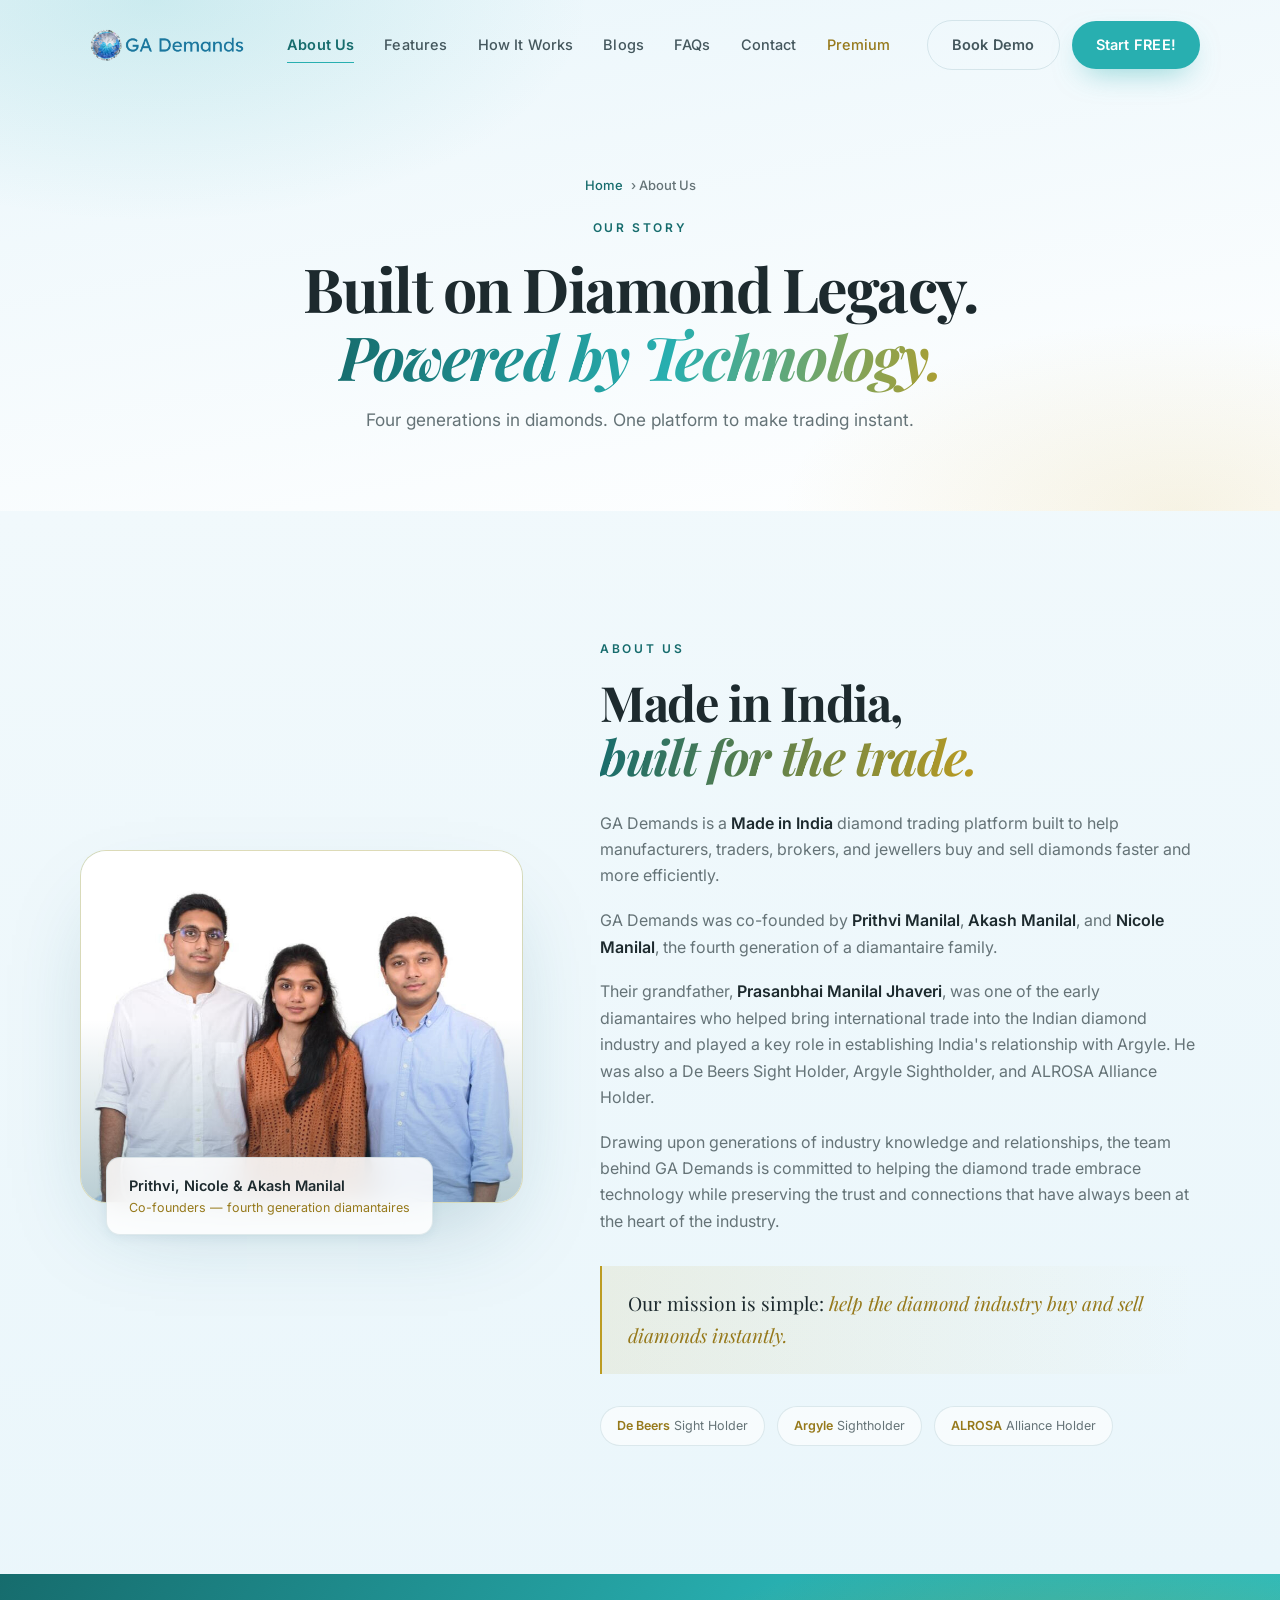
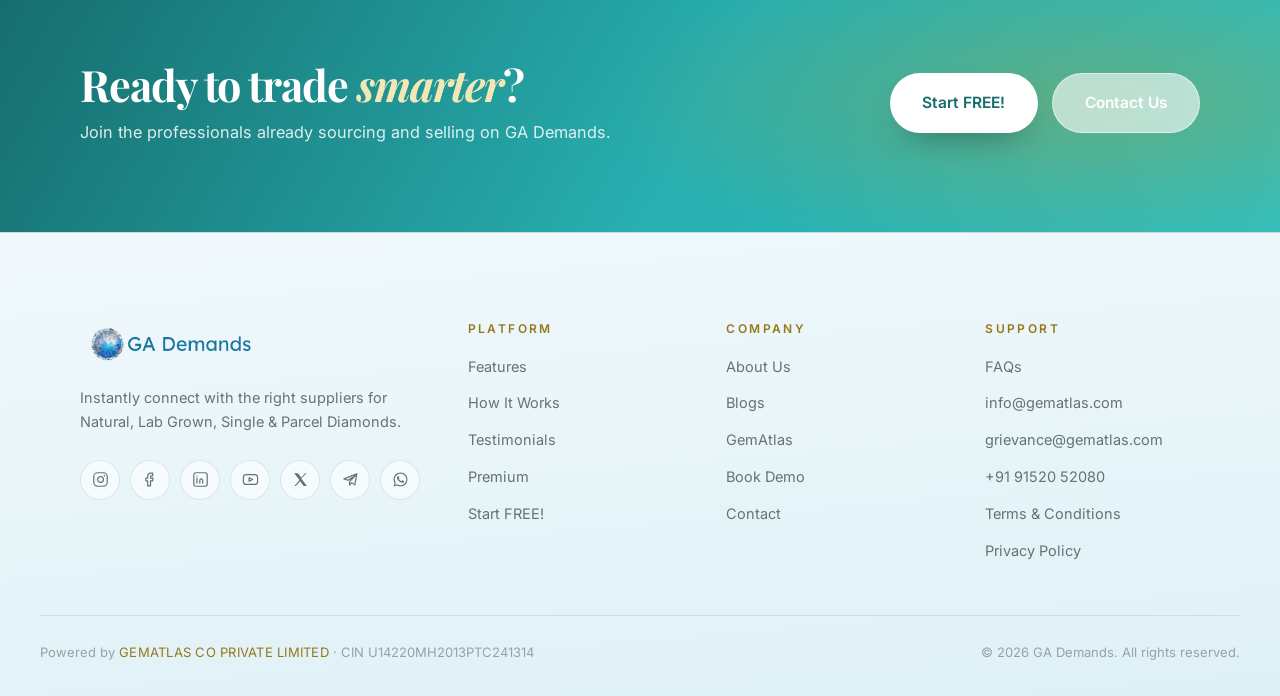
==== about.html @ 852bf758 "Rebuild GA Demands website: multi-page, light-blue theme, animations Recreated gademands.com as a mo" ====
<!DOCTYPE html>
<html lang="en">
<head>
<meta charset="UTF-8">
<meta name="viewport" content="width=device-width, initial-scale=1.0">
<title>About Us — GA Demands</title>
<meta name="description" content="GA Demands is a Made in India diamond trading platform, co-founded by the fourth generation of the Manilal diamantaire family.">
<meta name="theme-color" content="#EAF6FB">
<link rel="icon" href="assets/images/image09.png">
<link rel="preconnect" href="https://fonts.googleapis.com">
<link rel="preconnect" href="https://fonts.gstatic.com" crossorigin>
<link href="https://fonts.googleapis.com/css2?family=Playfair+Display:ital,wght@0,400;0,500;0,600;0,700;0,900;1,400&family=Inter:wght@300;400;500;600;700&display=swap" rel="stylesheet">
<link rel="stylesheet" href="assets/css/style.css">
</head>
<body>

<div class="scroll-progress" id="scrollProgress"></div>

<header class="header" id="header">
  <div class="container header__inner">
    <a href="index.html" class="brand" aria-label="GA Demands home">
      <img src="assets/images/image09.png" alt="GA Demands" class="brand__logo">
    </a>
    <nav class="nav" id="nav" aria-label="Primary">
      <a href="about.html" class="nav__link is-active">About Us</a>
      <a href="features.html" class="nav__link">Features</a>
      <a href="how-it-works.html" class="nav__link">How It Works</a>
      <a href="https://blogs.gademands.com/" class="nav__link" target="_blank" rel="noopener">Blogs</a>
      <a href="faq.html" class="nav__link">FAQs</a>
      <a href="contact.html" class="nav__link">Contact</a>
      <a href="https://pages.razorpay.com/stores/st_SczK1m9x4q4Thu" class="nav__link nav__link--gold" target="_blank" rel="noopener">Premium</a>
      <div class="nav__cta">
        <a href="https://calendly.com/gademands-demo/30min" class="btn btn--ghost" target="_blank" rel="noopener">Book Demo</a>
        <a href="https://gademands.app.link/web" class="btn btn--primary" target="_blank" rel="noopener">Start FREE!</a>
      </div>
    </nav>
    <button class="burger" id="burger" aria-label="Open menu" aria-expanded="false" aria-controls="nav">
      <span></span><span></span><span></span>
    </button>
  </div>
</header>

<main>
<section class="page-hero">
  <div class="container">
    <p class="page-hero__crumb"><a href="index.html">Home</a> &rsaquo; About Us</p>
    <p class="kicker">Our Story</p>
    <h1 class="page-hero__title">Built on Diamond Legacy.<br><em>Powered by Technology.</em></h1>
    <p class="page-hero__lede">Four generations in diamonds. One platform to make trading instant.</p>
  </div>
</section>

<section class="about section" id="about">
  <div class="container about__inner">
    <div class="about__media reveal">
      <div class="about__frame">
        <img src="assets/images/image15.jpg" alt="GA Demands co-founders Prithvi Manilal, Nicole Manilal and Akash Manilal" loading="lazy">
      </div>
      <div class="about__caption">
        <strong>Prithvi, Nicole &amp; Akash Manilal</strong>
        <span>Co-founders — fourth generation diamantaires</span>
      </div>
    </div>

    <div class="about__copy">
      <p class="kicker reveal">About Us</p>
      <h2 class="about__title reveal" data-delay="60">Made in India,<br><em>built for the trade.</em></h2>

      <div class="about__text reveal" data-delay="120">
        <p>GA Demands is a <strong>Made in India</strong> diamond trading platform built to help manufacturers, traders, brokers, and jewellers buy and sell diamonds faster and more efficiently.</p>
        <p>GA Demands was co-founded by <strong>Prithvi Manilal</strong>, <strong>Akash Manilal</strong>, and <strong>Nicole Manilal</strong>, the fourth generation of a diamantaire family.</p>
        <p>Their grandfather, <strong>Prasanbhai Manilal Jhaveri</strong>, was one of the early diamantaires who helped bring international trade into the Indian diamond industry and played a key role in establishing India's relationship with Argyle. He was also a De Beers Sight Holder, Argyle Sightholder, and ALROSA Alliance Holder.</p>
        <p>Drawing upon generations of industry knowledge and relationships, the team behind GA Demands is committed to helping the diamond trade embrace technology while preserving the trust and connections that have always been at the heart of the industry.</p>
      </div>

      <blockquote class="mission reveal" data-delay="180">
        Our mission is simple: <em>help the diamond industry buy and sell diamonds instantly.</em>
      </blockquote>

      <ul class="legacy reveal" data-delay="220">
        <li><span>De Beers</span> Sight Holder</li>
        <li><span>Argyle</span> Sightholder</li>
        <li><span>ALROSA</span> Alliance Holder</li>
      </ul>
    </div>
  </div>
</section>

<section class="cta-band">
  <div class="container cta-band__inner reveal">
    <div>
      <h2 class="cta-band__title">Ready to trade <em>smarter</em>?</h2>
      <p class="cta-band__text">Join the professionals already sourcing and selling on GA Demands.</p>
    </div>
    <div class="cta-band__actions">
      <a href="https://gademands.app.link/web" class="btn btn--primary btn--lg btn--shine" target="_blank" rel="noopener">Start FREE!</a>
      <a href="contact.html" class="btn btn--outline btn--lg">Contact Us</a>
    </div>
  </div>
</section>
</main>

<footer class="footer">
  <div class="container footer__top">

    <div class="footer__brand">
      <img src="assets/images/image09.png" alt="GA Demands" class="footer__logo">
      <p class="footer__tag">Instantly connect with the right suppliers for Natural, Lab Grown, Single &amp; Parcel Diamonds.</p>
      <div class="socials">
        <a href="https://www.instagram.com/gematlasonline/" aria-label="Instagram" target="_blank" rel="noopener"><svg viewBox="0 0 24 24" aria-hidden="true"><rect x="2.5" y="2.5" width="19" height="19" rx="5.5"/><circle cx="12" cy="12" r="4.2"/><circle cx="17.5" cy="6.5" r="1.1" fill="currentColor" stroke="none"/></svg></a>
        <a href="https://www.facebook.com/gematlas" aria-label="Facebook" target="_blank" rel="noopener"><svg viewBox="0 0 24 24" aria-hidden="true"><path d="M15 3h-2.5A4.5 4.5 0 008 7.5V10H5.5v4H8v7h4v-7h3l.5-4H12V7.8c0-.6.3-1 1-1H15V3z"/></svg></a>
        <a href="https://www.linkedin.com/company/gematlas" aria-label="LinkedIn" target="_blank" rel="noopener"><svg viewBox="0 0 24 24" aria-hidden="true"><rect x="2.5" y="2.5" width="19" height="19" rx="3"/><path d="M7 10v7M7 7.2v.1M11 17v-4a2 2 0 014 0v4"/></svg></a>
        <a href="https://www.youtube.com/user/GemAtlas" aria-label="YouTube" target="_blank" rel="noopener"><svg viewBox="0 0 24 24" aria-hidden="true"><rect x="2" y="5" width="20" height="14" rx="4"/><path d="M10 9.5l5 2.5-5 2.5v-5z"/></svg></a>
        <a href="https://twitter.com/GemAtlas" aria-label="Twitter" target="_blank" rel="noopener"><svg viewBox="0 0 24 24" aria-hidden="true"><path d="M3 3l7.5 9.8L3.4 21h2l6-6.6 5 6.6H21l-7.9-10.4L20.6 3h-2l-5.6 6.2L8.4 3H3z" fill="currentColor" stroke="none"/></svg></a>
        <a href="https://t.me/gematlas" aria-label="Telegram" target="_blank" rel="noopener"><svg viewBox="0 0 24 24" aria-hidden="true"><path d="M21 4L2.8 11.2l5.4 1.8L19 6.6l-8.4 8.2.2 5 2.8-3.4 4.4 3.2L21 4z"/></svg></a>
        <a href="https://wa.me/919152052076" aria-label="WhatsApp" target="_blank" rel="noopener"><svg viewBox="0 0 32 32" aria-hidden="true"><path fill="currentColor" stroke="none" d="M16.001 2.933c-7.213 0-13.067 5.854-13.067 13.067 0 2.301.604 4.553 1.751 6.537L3 29.067l6.688-1.751a13.02 13.02 0 006.313 1.61h.006c7.213 0 13.067-5.854 13.067-13.067S23.214 2.933 16.001 2.933zm0 23.913a10.83 10.83 0 01-5.522-1.513l-.396-.235-4.106 1.076 1.096-4.003-.258-.41a10.84 10.84 0 01-1.668-5.761c0-5.998 4.881-10.879 10.879-10.879S26.88 10.002 26.88 16s-4.881 10.846-10.879 10.846zm5.955-8.151c-.326-.163-1.929-.952-2.228-1.061-.299-.109-.517-.163-.735.163-.217.326-.844 1.061-1.035 1.279-.19.217-.381.245-.707.082-.326-.163-1.376-.507-2.621-1.617-.969-.864-1.624-1.931-1.814-2.257-.19-.326-.02-.502.143-.665.147-.146.326-.381.489-.571.163-.19.217-.326.326-.544.109-.217.054-.408-.027-.571-.082-.163-.735-1.771-1.007-2.426-.265-.638-.535-.552-.735-.562-.19-.009-.408-.011-.626-.011-.217 0-.571.082-.87.408-.299.326-1.143 1.117-1.143 2.725s1.17 3.159 1.334 3.377c.163.217 2.302 3.514 5.578 4.928.78.337 1.389.538 1.863.688.783.249 1.496.214 2.06.13.629-.094 1.929-.789 2.201-1.55.272-.762.272-1.415.19-1.55-.082-.136-.299-.217-.626-.38z"/></svg></a>
      </div>
    </div>

    <nav class="footer__col" aria-label="Platform">
      <h3>Platform</h3>
      <a href="features.html">Features</a>
      <a href="how-it-works.html">How It Works</a>
      <a href="index.html#testimonials">Testimonials</a>
      <a href="https://pages.razorpay.com/stores/st_SczK1m9x4q4Thu" target="_blank" rel="noopener">Premium</a>
      <a href="https://gademands.app.link/web" target="_blank" rel="noopener">Start FREE!</a>
    </nav>

    <nav class="footer__col" aria-label="Company">
      <h3>Company</h3>
      <a href="about.html">About Us</a>
      <a href="https://blogs.gademands.com/" target="_blank" rel="noopener">Blogs</a>
      <a href="https://www.gematlas.com" target="_blank" rel="noopener">GemAtlas</a>
      <a href="https://calendly.com/gademands-demo/30min" target="_blank" rel="noopener">Book Demo</a>
      <a href="contact.html">Contact</a>
    </nav>

    <nav class="footer__col" aria-label="Support">
      <h3>Support</h3>
      <a href="faq.html">FAQs</a>
      <a href="mailto:info@gematlas.com">info@gematlas.com</a>
      <a href="mailto:grievance@gematlas.com">grievance@gematlas.com</a>
      <a href="tel:+919152052080">+91 91520 52080</a>
      <a href="terms.html">Terms &amp; Conditions</a>
      <a href="privacy.html">Privacy Policy</a>
    </nav>

  </div>

  <div class="container footer__bottom">
    <p class="footer__powered">Powered by <a href="https://www.gematlas.com" target="_blank" rel="noopener">GEMATLAS CO PRIVATE LIMITED</a> &middot; CIN U14220MH2013PTC241314</p>
    <p class="footer__copy">&copy; <span id="year">2026</span> GA Demands. All rights reserved.</p>
  </div>
</footer>

<a href="https://wa.me/919152052076" class="whatsapp-fab" aria-label="Chat on WhatsApp" target="_blank" rel="noopener">
  <svg viewBox="0 0 32 32" aria-hidden="true"><path fill="currentColor" stroke="none" d="M16.001 2.933c-7.213 0-13.067 5.854-13.067 13.067 0 2.301.604 4.553 1.751 6.537L3 29.067l6.688-1.751a13.02 13.02 0 006.313 1.61h.006c7.213 0 13.067-5.854 13.067-13.067S23.214 2.933 16.001 2.933zm0 23.913a10.83 10.83 0 01-5.522-1.513l-.396-.235-4.106 1.076 1.096-4.003-.258-.41a10.84 10.84 0 01-1.668-5.761c0-5.998 4.881-10.879 10.879-10.879S26.88 10.002 26.88 16s-4.881 10.846-10.879 10.846zm5.955-8.151c-.326-.163-1.929-.952-2.228-1.061-.299-.109-.517-.163-.735.163-.217.326-.844 1.061-1.035 1.279-.19.217-.381.245-.707.082-.326-.163-1.376-.507-2.621-1.617-.969-.864-1.624-1.931-1.814-2.257-.19-.326-.02-.502.143-.665.147-.146.326-.381.489-.571.163-.19.217-.326.326-.544.109-.217.054-.408-.027-.571-.082-.163-.735-1.771-1.007-2.426-.265-.638-.535-.552-.735-.562-.19-.009-.408-.011-.626-.011-.217 0-.571.082-.87.408-.299.326-1.143 1.117-1.143 2.725s1.17 3.159 1.334 3.377c.163.217 2.302 3.514 5.578 4.928.78.337 1.389.538 1.863.688.783.249 1.496.214 2.06.13.629-.094 1.929-.789 2.201-1.55.272-.762.272-1.415.19-1.55-.082-.136-.299-.217-.626-.38z"/></svg>
</a>

<script src="assets/js/main.js"></script>
</body>
</html>
---- assets/css/style.css ----
/* ═══════════════════════════════════════════════════════════
   GA DEMANDS — 2026 refresh
   Brand palette carried over from the original site:
     teal  #28AFB0   gold #BC9C22   ink #1D1D1F   app blue #2A7CA8
   Theme: light blue & white throughout
   Type: Playfair Display (display) + Inter (UI)
   ═══════════════════════════════════════════════════════════ */

:root{
  /* brand */
  --teal:#28AFB0;
  --teal-600:#1E8F90;
  --teal-700:#166C6D;
  --teal-050:#E9F7F7;
  --gold:#BC9C22;
  --gold-600:#96791B;
  --gold-300:#C9A22E;
  --gold-050:#F8F3E2;
  --blue:#2A7CA8;

  /* neutrals */
  --ink:#1D2A2E;
  --ink-700:#44575D;
  --ink-500:#657377;
  --ink-300:#93A3A7;
  --line:#DCEBF1;
  --paper:#FFFFFF;
  --paper-2:#F6FBFD;

  /* light-blue surfaces (replace the old dark navy sections) */
  --sky:#EAF6FB;
  --sky-2:#DEF0F6;
  --sky-3:#F1F9FC;
  --sky-line:rgba(23,90,110,.12);

  /* type */
  --ff-display:'Playfair Display', Georgia, serif;
  --ff-body:'Inter', -apple-system, BlinkMacSystemFont, 'Segoe UI', sans-serif;

  /* layout */
  --wrap:1200px;
  --gut:clamp(20px, 5vw, 40px);
  --radius:18px;
  --radius-lg:26px;

  /* motion */
  --ease:cubic-bezier(.22,1,.36,1);
  --ease-out:cubic-bezier(.16,1,.3,1);

  --shadow-sm:0 2px 12px rgba(23,90,110,.08);
  --shadow:0 18px 50px -18px rgba(23,90,110,.22);
  --shadow-lg:0 40px 90px -30px rgba(23,90,110,.28);
}

/* ── reset ─────────────────────────────────────────── */
*,*::before,*::after{box-sizing:border-box;}
html{scroll-behavior:smooth;-webkit-text-size-adjust:100%;}
body{
  margin:0;
  font-family:var(--ff-body);
  font-size:17px;
  line-height:1.65;
  color:var(--ink-700);
  background:var(--paper);
  -webkit-font-smoothing:antialiased;
  overflow-x:hidden;
}
img{max-width:100%;display:block;height:auto;}
a{color:inherit;text-decoration:none;}
button{font:inherit;color:inherit;background:none;border:0;cursor:pointer;}
h1,h2,h3,h4{font-family:var(--ff-display);color:var(--ink);font-weight:700;line-height:1.12;margin:0;letter-spacing:-.015em;}
p{margin:0 0 1em;}
em{font-style:italic;}
address{font-style:normal;}
svg{fill:none;stroke:currentColor;stroke-width:1.7;stroke-linecap:round;stroke-linejoin:round;}
::selection{background:var(--teal);color:#fff;}

.container{width:100%;max-width:var(--wrap);margin-inline:auto;padding-inline:var(--gut);}
.section{padding:clamp(80px,10vw,140px) 0;}
.anchor-offset{display:block;position:relative;top:-100px;visibility:hidden;}

/* ── preloader ─────────────────────────────────────── */
.preloader{
  position:fixed;inset:0;z-index:9999;
  display:grid;place-items:center;
  background:linear-gradient(160deg,var(--sky),#fff);
  transition:opacity .7s var(--ease), visibility .7s;
}
.preloader.is-done{opacity:0;visibility:hidden;}
.preloader__gem{width:74px;height:74px;animation:gemSpin 2.4s var(--ease) infinite;}
.preloader__gem svg{width:100%;height:100%;overflow:visible;}
.facet{stroke:var(--teal);stroke-width:1.4;fill:rgba(40,175,176,.12);opacity:0;animation:facetIn 1.6s var(--ease) infinite;}
.f1{animation-delay:0s}.f2{animation-delay:.14s}.f3{animation-delay:.28s}.f4{animation-delay:.42s;stroke:var(--gold);fill:rgba(188,156,34,.12)}
@keyframes facetIn{0%,100%{opacity:.2}45%{opacity:1}}
@keyframes gemSpin{0%,100%{transform:rotate(0) scale(1)}50%{transform:rotate(180deg) scale(1.08)}}

/* ── scroll progress ───────────────────────────────── */
.scroll-progress{
  position:fixed;top:0;left:0;height:2px;width:0;z-index:1000;
  background:linear-gradient(90deg,var(--teal),var(--gold));
  transition:width .1s linear;
}

/* ── reveal animation ──────────────────────────────── */
.reveal{opacity:0;transform:translateY(26px);transition:opacity .9s var(--ease-out),transform .9s var(--ease-out);}
.reveal.is-in{opacity:1;transform:none;}

/* ═══════════ HEADER ═══════════ */
.header{
  position:fixed;top:0;left:0;right:0;z-index:900;
  padding:20px 0;
  transition:padding .45s var(--ease), background .45s var(--ease), box-shadow .45s var(--ease), backdrop-filter .45s;
}
.header.is-stuck{
  padding:12px 0;
  background:rgba(255,255,255,.86);
  backdrop-filter:blur(18px) saturate(1.4);
  -webkit-backdrop-filter:blur(18px) saturate(1.4);
  box-shadow:0 1px 0 var(--sky-line), 0 20px 40px -30px rgba(23,90,110,.25);
}
.header__inner{display:flex;align-items:center;justify-content:space-between;gap:24px;}
.brand__logo{height:42px;width:auto;transition:transform .5s var(--ease), height .45s var(--ease);}
.header.is-stuck .brand__logo{height:36px;}
.brand:hover .brand__logo{transform:scale(1.04);}

.nav{display:flex;align-items:center;gap:30px;}
.nav__link{
  position:relative;font-size:14.5px;font-weight:500;letter-spacing:.01em;
  color:var(--ink-700);transition:color .3s;
}
.nav__link::after{
  content:'';position:absolute;left:0;bottom:-6px;height:1px;width:0;
  background:var(--teal);transition:width .45s var(--ease);
}
.nav__link:hover{color:var(--ink);}
.nav__link:hover::after{width:100%;}
.nav__link.is-active{color:var(--teal-700);font-weight:600;}
.nav__link.is-active::after{width:100%;}
.nav__link--gold{color:var(--gold-600);}
.nav__link--gold::after{background:var(--gold);}
.nav__cta{display:flex;align-items:center;gap:12px;margin-left:6px;}

.burger{display:none;width:44px;height:44px;position:relative;z-index:950;}
.burger span{
  display:block;height:1.6px;width:24px;margin:5px auto;border-radius:2px;
  background:var(--ink);transition:transform .45s var(--ease),opacity .3s;
}
.burger.is-open span:nth-child(1){transform:translateY(6.6px) rotate(45deg);}
.burger.is-open span:nth-child(2){opacity:0;}
.burger.is-open span:nth-child(3){transform:translateY(-6.6px) rotate(-45deg);}

/* ═══════════ BUTTONS ═══════════ */
.btn{
  --btn-bg:var(--teal);
  display:inline-flex;align-items:center;justify-content:center;gap:9px;
  padding:12px 24px;border-radius:100px;
  font-family:var(--ff-body);font-size:14.5px;font-weight:600;letter-spacing:.015em;
  position:relative;overflow:hidden;white-space:nowrap;
  transition:transform .4s var(--ease), box-shadow .4s var(--ease), background .35s, color .35s, border-color .35s;
}
.btn svg{width:17px;height:17px;flex:none;}
.btn__arrow{transition:transform .45s var(--ease);}
.btn:hover .btn__arrow{transform:translateX(4px);}
.btn--lg{padding:16px 32px;font-size:15.5px;}
.btn--block{width:100%;}

.btn--primary{background:var(--teal);color:#fff;box-shadow:0 12px 30px -12px rgba(40,175,176,.6);}
.btn--primary:hover{background:var(--teal-600);transform:translateY(-2px);box-shadow:0 20px 40px -14px rgba(40,175,176,.7);}

.btn--gold{background:var(--gold);color:#fff;box-shadow:0 12px 30px -12px rgba(188,156,34,.55);}
.btn--gold:hover{background:var(--gold-600);transform:translateY(-2px);box-shadow:0 20px 40px -14px rgba(188,156,34,.65);}

.btn--outline{border:1px solid var(--sky-line);color:var(--ink);background:rgba(255,255,255,.6);backdrop-filter:blur(6px);}
.btn--outline:hover{border-color:var(--teal);background:var(--teal-050);color:var(--teal-700);transform:translateY(-2px);}

.btn--ghost{color:var(--ink-700);border:1px solid var(--sky-line);}
.btn--ghost:hover{border-color:var(--teal);color:var(--teal-700);background:var(--teal-050);}

/* sweep shine */
.btn--shine::before{
  content:'';position:absolute;top:0;left:-120%;width:60%;height:100%;
  background:linear-gradient(100deg,transparent,rgba(255,255,255,.5),transparent);
  transform:skewX(-20deg);
}
.btn--shine:hover::before{animation:shine .9s var(--ease);}
@keyframes shine{to{left:130%;}}

.link-arrow{
  display:inline-flex;align-items:center;gap:9px;
  font-weight:600;font-size:15px;color:var(--teal-700);
  border-bottom:1px solid transparent;transition:gap .4s var(--ease),border-color .3s;
}
.link-arrow svg{width:17px;height:17px;}
.link-arrow:hover{gap:14px;border-color:var(--teal);}
.link-arrow--sm{font-size:14px;}

/* ═══════════ HERO ═══════════ */
.hero{
  position:relative;
  min-height:100svh;
  display:flex;align-items:center;
  padding:150px 0 90px;
  background:linear-gradient(170deg,var(--sky) 0%,var(--sky-3) 46%,#fff 100%);
  color:var(--ink-700);
  overflow:hidden;
}
.hero__bg{position:absolute;inset:0;pointer-events:none;}
.hero__glow{position:absolute;border-radius:50%;filter:blur(120px);opacity:.5;}
.hero__glow--teal{
  width:60vw;height:60vw;max-width:820px;max-height:820px;
  top:-22%;right:-14%;background:radial-gradient(circle,#28AFB0,transparent 68%);
  animation:drift 22s ease-in-out infinite alternate;
}
.hero__glow--gold{
  width:46vw;height:46vw;max-width:620px;max-height:620px;
  bottom:-24%;left:-12%;background:radial-gradient(circle,#BC9C22,transparent 68%);
  opacity:.22;animation:drift 26s ease-in-out infinite alternate-reverse;
}
@keyframes drift{to{transform:translate3d(50px,-40px,0) scale(1.12);}}
.hero__grid{
  position:absolute;inset:0;opacity:.5;
  background-image:
    linear-gradient(rgba(23,90,110,.055) 1px,transparent 1px),
    linear-gradient(90deg,rgba(23,90,110,.055) 1px,transparent 1px);
  background-size:78px 78px;
  mask-image:radial-gradient(ellipse 80% 60% at 50% 40%,#000 30%,transparent 78%);
  -webkit-mask-image:radial-gradient(ellipse 80% 60% at 50% 40%,#000 30%,transparent 78%);
}
.hero__sparkle{position:absolute;inset:0;width:100%;height:100%;}

.hero__inner{
  position:relative;z-index:2;
  display:grid;grid-template-columns:1.05fr .95fr;gap:clamp(40px,6vw,80px);align-items:center;
}

.eyebrow{
  display:inline-flex;align-items:center;gap:10px;
  font-size:12px;font-weight:600;letter-spacing:.18em;text-transform:uppercase;
  color:var(--gold-600);
  padding:8px 16px;border-radius:100px;
  border:1px solid rgba(188,156,34,.3);background:rgba(188,156,34,.08);
  margin:0 0 26px;
}
.eyebrow__dot{
  width:6px;height:6px;border-radius:50%;background:var(--teal);
  box-shadow:0 0 0 0 rgba(40,175,176,.7);animation:pulse 2.2s infinite;
}
@keyframes pulse{
  0%{box-shadow:0 0 0 0 rgba(40,175,176,.55)}
  70%{box-shadow:0 0 0 9px rgba(40,175,176,0)}
  100%{box-shadow:0 0 0 0 rgba(40,175,176,0)}
}

.hero__title{
  font-size:clamp(2.9rem,6.4vw,5rem);
  color:var(--ink);letter-spacing:-.03em;line-height:1.03;
  margin:0 0 24px;
}
.hero__title .line{display:block;overflow:hidden;}
.hero__title em{
  font-style:italic;
  background:linear-gradient(100deg,var(--teal-700) 10%,var(--teal) 45%,var(--gold) 92%);
  -webkit-background-clip:text;background-clip:text;color:transparent;
  background-size:200% auto;animation:sheen 7s linear infinite;
}
@keyframes sheen{to{background-position:200% center;}}

.hero__lede{
  font-size:clamp(1.02rem,1.5vw,1.2rem);
  max-width:35em;color:var(--ink-500);margin:0 0 36px;
}
.hero__lede strong{color:var(--ink);font-weight:600;}

.hero__actions{display:flex;flex-wrap:wrap;gap:14px;margin-bottom:40px;}

.hero__badges{
  list-style:none;margin:0;padding:0;
  display:flex;flex-wrap:wrap;gap:12px 26px;
  font-size:13.5px;color:var(--ink-500);
}
.hero__badges li{display:flex;align-items:center;gap:9px;}
.chip{
  display:grid;place-items:center;min-width:30px;height:30px;padding:0 8px;
  border-radius:9px;border:1px solid rgba(40,175,176,.4);
  background:var(--teal-050);color:var(--teal-700);
  font-size:12px;font-weight:700;letter-spacing:.04em;
}
.chip--sm{min-width:26px;height:26px;font-size:11px;}

/* hero visual — mobile app screenshot only */
.hero__visual{position:relative;display:grid;place-items:center;min-height:420px;}
.hero__phone{
  position:relative;z-index:2;
  filter:drop-shadow(0 40px 70px rgba(23,90,110,.28));
  animation:floatY 7s ease-in-out infinite;
  transform-style:preserve-3d;
}
.hero__phone-img{width:min(100%,480px);}
@keyframes floatY{0%,100%{transform:translateY(0)}50%{transform:translateY(-16px)}}

/* ═══════════ SHOWCASE (floating demand cards, moved out of the hero) ═══════════ */
.showcase{
  position:relative;overflow:hidden;
  background:var(--sky);
  padding:clamp(64px,8vw,100px) 0;
  border-block:1px solid var(--sky-line);
}
.showcase__inner{
  display:grid;grid-template-columns:1fr 1.1fr;gap:clamp(40px,6vw,80px);align-items:center;
}
.showcase__copy{max-width:36em;}
.showcase__title{font-size:clamp(1.9rem,3.4vw,2.6rem);letter-spacing:-.026em;margin:0 0 18px;}
.showcase__title em{
  font-style:italic;
  background:linear-gradient(100deg,var(--teal-700),var(--teal) 60%,var(--gold) 110%);
  -webkit-background-clip:text;background-clip:text;color:transparent;
}
.showcase__text{font-size:1.05rem;color:var(--ink-500);margin-bottom:28px;}
.showcase__points{list-style:none;margin:0;padding:0;display:flex;flex-direction:column;gap:14px;}
.showcase__points li{display:flex;align-items:flex-start;gap:12px;font-size:15px;color:var(--ink-700);}
.showcase__points svg{flex:none;width:20px;height:20px;margin-top:1px;color:var(--teal-700);}

.showcase__stage{position:relative;min-height:420px;}
.showcase__card{
  position:absolute;margin:0;border-radius:16px;overflow:hidden;
  background:#fff;box-shadow:0 30px 60px -22px rgba(23,90,110,.35);
  border:1px solid rgba(255,255,255,.8);
  animation:floatY 7s ease-in-out infinite;
}
.showcase__card img{width:100%;}
.showcase__card--a{width:270px;top:0;left:6%;z-index:3;animation-delay:.2s;}
.showcase__card--b{width:250px;top:34%;right:0;z-index:2;animation-delay:1s;}
.showcase__card--c{width:235px;bottom:0;left:0;z-index:1;opacity:.96;animation-delay:1.8s;}

/* ═══════════ STATS ═══════════ */
.stats{
  position:relative;padding:clamp(56px,7vw,84px) 0;
  background:linear-gradient(180deg,#fff,var(--sky-3));color:var(--ink);
  border-top:1px solid var(--sky-line);
}
.stats__head{display:flex;align-items:center;gap:20px;margin-bottom:46px;}
.stats__title{
  font-size:13px;font-weight:600;letter-spacing:.24em;text-transform:uppercase;
  color:var(--gold-600);font-family:var(--ff-body);white-space:nowrap;
}
.rule{flex:1;height:1px;background:linear-gradient(90deg,transparent,var(--sky-line),transparent);}

.stats__grid{
  display:grid;grid-template-columns:repeat(4,1fr);gap:1px;
  background:var(--sky-line);border:1px solid var(--sky-line);border-radius:var(--radius);overflow:hidden;
}
.stat{
  background:#fff;padding:38px 28px;text-align:center;
  transition:background .5s var(--ease);
}
.stat:hover{background:var(--sky-3);}
.stat__num{
  font-family:var(--ff-display);font-size:clamp(2.2rem,4vw,3.2rem);
  font-weight:700;color:var(--ink);line-height:1;letter-spacing:-.02em;margin-bottom:10px;
}
.stat__num--word{
  font-size:clamp(1.7rem,2.7vw,2.25rem);
  white-space:nowrap;
  padding-block:.22em;
  background:linear-gradient(100deg,var(--teal-700),var(--gold));
  -webkit-background-clip:text;background-clip:text;color:transparent;
}
.stat__label{
  font-size:12.5px;letter-spacing:.14em;text-transform:uppercase;
  color:var(--ink-500);font-weight:500;
}
.stats__cta{margin-top:34px;text-align:center;}
.stats__cta .link-arrow{color:var(--teal-700);}
.stats__cta .link-arrow:hover{border-color:var(--teal);}

/* ═══════════ SECTION HEADS ═══════════ */
.section__head{max-width:720px;margin:0 auto clamp(50px,6vw,76px);text-align:center;}
.kicker{
  font-size:12px;font-weight:600;letter-spacing:.22em;text-transform:uppercase;
  color:var(--teal-700);margin:0 0 16px;
}
.kicker--light{color:var(--gold-600);}
.section__title{
  font-size:clamp(2.1rem,4.3vw,3.4rem);letter-spacing:-.028em;margin:0 0 18px;
}
.section__title em{
  font-style:italic;
  background:linear-gradient(100deg,var(--teal-600),var(--teal) 45%,var(--gold) 100%);
  -webkit-background-clip:text;background-clip:text;color:transparent;
}
.section__lede{font-size:1.05rem;color:var(--ink-500);margin:0;}

/* ═══════════ FEATURES ═══════════ */
.features{background:var(--paper-2);}
.features__grid{
  display:grid;grid-template-columns:repeat(3,1fr);gap:26px;
}
.feat{
  position:relative;overflow:hidden;
  padding:40px 34px 44px;border-radius:var(--radius-lg);
  background:#fff;border:1px solid var(--line);
  box-shadow:var(--shadow-sm);
  transition:transform .6s var(--ease), box-shadow .6s var(--ease), border-color .5s;
}
.feat:hover{transform:translateY(-8px);box-shadow:var(--shadow);border-color:rgba(40,175,176,.4);}
.feat__icon{
  width:56px;height:56px;border-radius:16px;display:grid;place-items:center;
  background:linear-gradient(140deg,var(--teal),var(--teal-600));
  color:#fff;margin-bottom:26px;
  box-shadow:0 12px 26px -12px rgba(40,175,176,.7);
  transition:transform .6s var(--ease);
}
.feat__icon svg{width:25px;height:25px;stroke-width:1.8;}
.feat:hover .feat__icon{transform:rotate(-6deg) scale(1.08);}
.feat__title{font-size:1.45rem;margin-bottom:14px;letter-spacing:-.02em;}
.feat__text{font-size:15.5px;color:var(--ink-500);margin:0;}
.feat__glow{
  position:absolute;top:-60%;right:-40%;width:70%;height:160%;
  background:radial-gradient(circle,rgba(40,175,176,.13),transparent 62%);
  opacity:0;transition:opacity .7s var(--ease);pointer-events:none;
}
.feat:hover .feat__glow{opacity:1;}

/* ═══════════ HOW IT WORKS ═══════════ */
.section--dark{background:linear-gradient(175deg,var(--sky),var(--sky-3));color:var(--ink-700);position:relative;overflow:hidden;}
.section--dark .section__title{color:var(--ink);}
.section--dark .section__lede{color:var(--ink-500);}
.how__bg{
  position:absolute;inset:0;pointer-events:none;opacity:.7;
  background:
    radial-gradient(ellipse 50% 60% at 15% 10%,rgba(40,175,176,.14),transparent 60%),
    radial-gradient(ellipse 45% 55% at 88% 88%,rgba(188,156,34,.10),transparent 60%);
}
.how .container{position:relative;z-index:1;}

.toggle{
  position:relative;display:flex;gap:4px;padding:5px;
  width:max-content;margin:0 auto clamp(50px,6vw,72px);
  border-radius:100px;border:1px solid var(--sky-line);
  background:rgba(255,255,255,.7);backdrop-filter:blur(10px);
}
.toggle__pill{
  position:absolute;top:5px;left:5px;height:calc(100% - 10px);
  border-radius:100px;background:var(--teal);
  box-shadow:0 8px 22px -8px rgba(40,175,176,.7);
  transition:transform .55s var(--ease), width .55s var(--ease);
}
.toggle__btn{
  position:relative;z-index:1;
  padding:11px 40px;border-radius:100px;
  font-size:14.5px;font-weight:600;letter-spacing:.02em;
  color:var(--ink-500);transition:color .35s;
}
.toggle__btn.is-active{color:#fff;}
.toggle__btn:not(.is-active):hover{color:var(--ink);}

.steps{display:none;}
.steps.is-active{display:grid;gap:clamp(56px,8vw,110px);}
.step{
  display:grid;grid-template-columns:.85fr 1fr;gap:clamp(34px,6vw,80px);align-items:center;
}
.step--rev .step__media{order:2;}
.step__media{
  position:relative;display:grid;place-items:center;
  transform-style:preserve-3d;
}
.step__media::before{
  content:'';position:absolute;inset:6% 12%;
  background:radial-gradient(ellipse,rgba(40,175,176,.24),transparent 66%);
  filter:blur(52px);
}
.step__media img{
  position:relative;width:min(100%,300px);
  filter:drop-shadow(0 30px 50px rgba(23,90,110,.25));
}
.step__num{
  display:inline-block;font-family:var(--ff-body);
  font-size:12px;font-weight:600;letter-spacing:.24em;text-transform:uppercase;
  color:var(--gold-600);margin-bottom:16px;
  padding-bottom:10px;border-bottom:1px solid rgba(188,156,34,.3);
}
.step__title{font-size:clamp(1.7rem,3vw,2.5rem);color:var(--ink);margin-bottom:16px;letter-spacing:-.025em;}
.step__text{font-size:1.05rem;color:var(--ink-500);max-width:34em;margin:0;}
.how__cta{margin-top:clamp(56px,7vw,88px);text-align:center;}

/* ═══════════ TESTIMONIALS ═══════════ */
.testi{background:var(--paper);overflow:hidden;}
.testi__viewport{padding-block:6px;}
.testi__track{
  display:flex;gap:24px;padding-inline:max(var(--gut),calc((100vw - var(--wrap))/2 + var(--gut)));
  overflow-x:auto;scroll-snap-type:x mandatory;
  scrollbar-width:none;-ms-overflow-style:none;
  padding-bottom:22px;
}
.testi__track::-webkit-scrollbar{display:none;}

.quote{
  position:relative;flex:0 0 clamp(300px,32vw,400px);scroll-snap-align:start;
  margin:0;padding:40px 34px 32px;border-radius:var(--radius-lg);
  background:linear-gradient(170deg,#fff,var(--paper-2));
  border:1px solid var(--line);box-shadow:var(--shadow-sm);
  display:flex;flex-direction:column;
  transition:transform .55s var(--ease),box-shadow .55s var(--ease),border-color .45s;
}
.quote:hover{transform:translateY(-6px);box-shadow:var(--shadow);border-color:rgba(40,175,176,.35);}
.quote__mark{
  font-family:var(--ff-display);font-size:4.6rem;line-height:.6;
  color:var(--teal);opacity:.25;display:block;margin-bottom:14px;
}
.quote blockquote{
  margin:0 0 26px;font-size:16.5px;line-height:1.72;color:var(--ink-700);flex:1;
}
.quote figcaption{display:flex;align-items:center;gap:14px;padding-top:20px;border-top:1px solid var(--line);}
.quote__avatar{
  display:grid;place-items:center;flex:none;width:46px;height:46px;border-radius:50%;
  background:linear-gradient(140deg,var(--teal),var(--teal-700));
  color:#fff;font-size:14px;font-weight:600;letter-spacing:.03em;
}
.quote figcaption span:last-child{display:flex;flex-direction:column;line-height:1.4;}
.quote figcaption strong{font-size:15px;color:var(--ink);font-weight:600;}
.quote figcaption em{font-style:normal;font-size:13px;color:var(--ink-300);}

.testi__nav{display:flex;justify-content:center;gap:14px;margin-top:36px;}
.nav-btn{
  width:52px;height:52px;border-radius:50%;display:grid;place-items:center;
  background:var(--teal);color:#fff;
  box-shadow:0 12px 26px -12px rgba(40,175,176,.7);
  transition:transform .4s var(--ease),background .35s;
}
.nav-btn svg{width:20px;height:20px;}
.nav-btn:hover{background:var(--teal-600);transform:scale(1.08);}
.nav-btn:active{transform:scale(.95);}

/* ═══════════ ABOUT ═══════════ */
.about{background:linear-gradient(175deg,var(--sky-3),var(--sky));}
.about__inner{display:grid;grid-template-columns:.85fr 1.15fr;gap:clamp(40px,6vw,86px);align-items:center;}
.about__media{position:relative;}
.about__frame{
  position:relative;border-radius:var(--radius-lg);overflow:hidden;
  border:1px solid rgba(188,156,34,.28);
  background:linear-gradient(160deg,rgba(40,175,176,.08),rgba(188,156,34,.05));
  box-shadow:var(--shadow-lg);
}
.about__frame::after{
  content:'';position:absolute;inset:0;
  background:linear-gradient(to top,rgba(23,90,110,.30),transparent 52%);
}
.about__frame img{width:100%;}
.about__caption{
  position:relative;margin-top:-46px;margin-left:26px;z-index:2;
  display:flex;flex-direction:column;
  padding:16px 22px;border-radius:14px;width:max-content;max-width:calc(100% - 40px);
  background:rgba(255,255,255,.88);backdrop-filter:blur(14px);
  border:1px solid var(--sky-line);
  box-shadow:var(--shadow-sm);
}
.about__caption strong{color:var(--ink);font-size:14.5px;font-weight:600;}
.about__caption span{font-size:12.5px;color:var(--gold-600);}

.about__title{font-size:clamp(2rem,3.8vw,3.1rem);color:var(--ink);margin:0 0 26px;letter-spacing:-.028em;}
.about__title em{
  font-style:italic;
  background:linear-gradient(100deg,var(--teal-700),var(--gold));
  -webkit-background-clip:text;background-clip:text;color:transparent;
}
.about__text p{font-size:16px;color:var(--ink-500);margin-bottom:1.15em;}
.about__text strong{color:var(--ink);font-weight:600;}

.mission{
  margin:32px 0;padding:22px 26px;border-left:2px solid var(--gold);
  background:linear-gradient(90deg,rgba(188,156,34,.10),transparent);
  border-radius:0 14px 14px 0;
  font-family:var(--ff-display);font-size:1.2rem;color:var(--ink);
}
.mission em{color:var(--gold-600);}

.legacy{
  list-style:none;margin:0;padding:0;display:flex;flex-wrap:wrap;gap:12px;
}
.legacy li{
  font-size:12.5px;color:var(--ink-500);
  padding:9px 16px;border-radius:100px;
  border:1px solid var(--sky-line);background:rgba(255,255,255,.6);
}
.legacy span{color:var(--gold-600);font-weight:600;}

/* ═══════════ FAQ ═══════════ */
.faq{background:var(--paper-2);}
.faq__tabs{
  display:flex;flex-wrap:wrap;justify-content:center;gap:10px;margin-bottom:36px;
}
.faq__tab{
  padding:11px 26px;border-radius:100px;
  font-size:14px;font-weight:600;color:var(--ink-500);
  border:1px solid var(--line);background:#fff;
  transition:all .4s var(--ease);
}
.faq__tab:hover{border-color:var(--teal);color:var(--teal-700);}
.faq__tab.is-active{
  background:var(--teal);border-color:var(--teal);color:#fff;
  box-shadow:0 10px 24px -12px rgba(40,175,176,.7);
}

.faq__panels{max-width:860px;margin-inline:auto;}
.faq__panel{
  border-radius:var(--radius-lg);background:#fff;
  border:1px solid var(--line);box-shadow:var(--shadow-sm);
  padding:8px 30px;
  animation:fadeUp .55s var(--ease);
}
@keyframes fadeUp{from{opacity:0;transform:translateY(14px)}to{opacity:1;transform:none}}
.acc{border-top:1px solid var(--line);}
.acc:first-child{border-top:0;}
.acc__head{
  width:100%;display:flex;align-items:center;justify-content:space-between;gap:20px;
  padding:24px 0;text-align:left;
  font-family:var(--ff-display);font-size:1.16rem;font-weight:600;color:var(--ink);
  transition:color .3s;
}
.acc__head:hover{color:var(--teal-700);}
.acc__ico{position:relative;flex:none;width:22px;height:22px;}
.acc__ico::before,.acc__ico::after{
  content:'';position:absolute;top:50%;left:50%;translate:-50% -50%;
  background:var(--teal);border-radius:2px;transition:transform .45s var(--ease);
}
.acc__ico::before{width:13px;height:1.8px;}
.acc__ico::after{width:1.8px;height:13px;}
.acc.is-open .acc__ico::after{transform:rotate(90deg);}
.acc.is-open .acc__head{color:var(--teal-700);}
.acc__body{
  display:grid;grid-template-rows:0fr;
  transition:grid-template-rows .5s var(--ease);
}
.acc.is-open .acc__body{grid-template-rows:1fr;}
.acc__body > div{overflow:hidden;}
.acc__body p{font-size:15.5px;color:var(--ink-500);}
.acc__body > div > *:last-child{margin-bottom:24px;}
.acc__body a{color:var(--teal-700);font-weight:500;border-bottom:1px solid rgba(40,175,176,.4);}
.acc__list{list-style:none;margin:0 0 4px;padding:0;display:flex;flex-direction:column;gap:11px;}
.acc__list li{display:flex;align-items:center;gap:12px;font-size:15px;color:var(--ink-700);}
.acc__steps{margin:0;padding-left:20px;color:var(--ink-500);font-size:15.5px;}
.acc__steps li{margin-bottom:7px;}

/* ═══════════ CTA BAND ═══════════ */
.cta-band{
  position:relative;overflow:hidden;
  background:linear-gradient(120deg,var(--teal-700),var(--teal) 55%,#2FBFC0);
  color:#fff;padding:clamp(56px,7vw,86px) 0;
}
.cta-band::before{
  content:'';position:absolute;inset:0;
  background:radial-gradient(ellipse 60% 100% at 85% 50%,rgba(188,156,34,.35),transparent 62%);
}
.cta-band__inner{
  position:relative;display:flex;flex-wrap:wrap;align-items:center;justify-content:space-between;gap:32px;
}
.cta-band__title{font-size:clamp(1.8rem,3.4vw,2.7rem);color:#fff;margin:0 0 10px;letter-spacing:-.025em;}
.cta-band__title em{font-style:italic;color:#F4E7B6;}
.cta-band__text{margin:0;color:rgba(255,255,255,.85);font-size:1.02rem;}
.cta-band__actions{display:flex;flex-wrap:wrap;gap:14px;}
.cta-band .btn--primary{background:#fff;color:var(--teal-700);box-shadow:0 16px 34px -16px rgba(0,0,0,.4);}
.cta-band .btn--primary:hover{background:#F4FBFB;}
.cta-band .btn--outline{border-color:rgba(255,255,255,.5);color:#fff;}
.cta-band .btn--outline:hover{background:rgba(255,255,255,.16);border-color:#fff;color:#fff;}

/* ═══════════ CONTACT ═══════════ */
.contact{background:var(--paper);}
.contact__inner{display:grid;grid-template-columns:1fr 1.05fr;gap:clamp(40px,6vw,80px);align-items:start;}
.contact__title,.contact__lede{text-align:left;}
.contact__lede{margin-bottom:40px;}

.contact__list{list-style:none;margin:0;padding:0;display:flex;flex-direction:column;gap:26px;}
.contact__list li{display:flex;gap:18px;align-items:flex-start;}
.contact__ico{
  flex:none;width:46px;height:46px;border-radius:14px;display:grid;place-items:center;
  background:var(--teal-050);color:var(--teal-700);
  transition:background .4s,transform .4s var(--ease);
}
.contact__ico svg{width:20px;height:20px;}
.contact__list li:hover .contact__ico{background:var(--teal);color:#fff;transform:translateY(-2px);}
.contact__list small{
  display:block;font-size:11.5px;letter-spacing:.14em;text-transform:uppercase;
  color:var(--ink-300);margin-bottom:4px;font-weight:600;
}
.contact__list a{font-size:16px;color:var(--ink);font-weight:500;transition:color .3s;}
.contact__list a:hover{color:var(--teal-700);}
.contact__list address{font-size:14.5px;color:var(--ink-500);line-height:1.6;}

.contact__formwrap{
  padding:clamp(30px,4vw,44px);border-radius:var(--radius-lg);
  background:linear-gradient(170deg,#fff,var(--paper-2));
  border:1px solid var(--line);box-shadow:var(--shadow);
}
.form__row{display:grid;grid-template-columns:1fr 1fr;gap:16px;}
.field{position:relative;margin-bottom:18px;}
.field input,.field textarea{
  width:100%;padding:22px 16px 10px;border-radius:12px;
  border:1px solid var(--line);background:#fff;
  font-family:var(--ff-body);font-size:15.5px;color:var(--ink);
  transition:border-color .35s,box-shadow .35s;resize:vertical;
}
.field textarea{padding-top:26px;}
.field label{
  position:absolute;left:16px;top:16px;pointer-events:none;
  font-size:15px;color:var(--ink-300);
  transition:all .3s var(--ease);
}
.field input:focus,.field textarea:focus{
  outline:none;border-color:var(--teal);box-shadow:0 0 0 4px rgba(40,175,176,.13);
}
.field input:focus + label,.field input:not(:placeholder-shown) + label,
.field textarea:focus + label,.field textarea:not(:placeholder-shown) + label{
  top:8px;font-size:11.5px;letter-spacing:.06em;text-transform:uppercase;color:var(--teal-700);font-weight:600;
}
.field.is-error input,.field.is-error textarea{border-color:#D9534F;}

.check{display:flex;align-items:flex-start;gap:12px;margin:6px 0 24px;font-size:14px;color:var(--ink-500);cursor:pointer;}
.check input{position:absolute;opacity:0;width:0;height:0;}
.check__box{
  flex:none;width:20px;height:20px;border-radius:6px;margin-top:2px;
  border:1.6px solid var(--line);background:#fff;
  display:grid;place-items:center;transition:all .3s var(--ease);
}
.check__box::after{
  content:'';width:5px;height:9px;margin-top:-2px;
  border:solid #fff;border-width:0 2px 2px 0;transform:rotate(45deg) scale(0);
  transition:transform .25s var(--ease);
}
.check input:checked + .check__box{background:var(--teal);border-color:var(--teal);}
.check input:checked + .check__box::after{transform:rotate(45deg) scale(1);}
.check input:focus-visible + .check__box{box-shadow:0 0 0 4px rgba(40,175,176,.2);}

.form__note{margin:14px 0 0;font-size:14px;min-height:1.2em;}
.form__note.is-ok{color:var(--teal-700);}
.form__note.is-bad{color:#D9534F;}

/* ═══════════ FOOTER ═══════════ */
.footer{background:linear-gradient(175deg,var(--sky-3),var(--sky-2));color:var(--ink-500);padding-top:clamp(64px,7vw,92px);border-top:1px solid var(--sky-line);}
.footer__top{
  display:grid;grid-template-columns:1.6fr 1fr 1fr 1fr;gap:44px;
  padding-bottom:52px;
}
.footer__logo{height:44px;width:auto;margin-bottom:20px;}
.footer__tag{font-size:14.5px;max-width:30em;color:var(--ink-500);margin-bottom:26px;}

.socials{display:flex;flex-wrap:wrap;gap:10px;}
.socials a{
  width:40px;height:40px;border-radius:50%;display:grid;place-items:center;
  border:1px solid var(--sky-line);color:var(--ink-500);background:rgba(255,255,255,.6);
  transition:all .4s var(--ease);
}
.socials svg{width:17px;height:17px;}
.socials a:hover{background:var(--teal);border-color:var(--teal);color:#fff;transform:translateY(-3px);}

.footer__col{display:flex;flex-direction:column;gap:13px;}
.footer__col h3{
  font-family:var(--ff-body);font-size:12px;font-weight:600;
  letter-spacing:.2em;text-transform:uppercase;color:var(--gold-600);margin-bottom:6px;
}
.footer__col a{
  font-size:14.5px;color:var(--ink-500);width:max-content;
  transition:color .3s,transform .3s var(--ease);
}
.footer__col a:hover{color:var(--teal-700);transform:translateX(3px);}

.footer__bottom{
  display:flex;flex-wrap:wrap;gap:12px;justify-content:space-between;align-items:center;
  padding:26px 0 32px;border-top:1px solid var(--sky-line);
  font-size:13px;color:var(--ink-300);
}
.footer__bottom p{margin:0;}
.footer__powered a{color:var(--gold-600);letter-spacing:.02em;}
.footer__powered a:hover{color:var(--teal-700);}

/* ═══════════ WHATSAPP FAB ═══════════ */
.whatsapp-fab{
  position:fixed;right:22px;bottom:22px;z-index:800;
  width:56px;height:56px;border-radius:50%;display:grid;place-items:center;
  background:linear-gradient(140deg,var(--teal),var(--teal-700));color:#fff;
  box-shadow:0 14px 30px -10px rgba(23,90,110,.55);
  opacity:0;visibility:hidden;transform:translateY(16px) scale(.9);
  transition:transform .4s var(--ease),box-shadow .4s var(--ease),opacity .5s var(--ease),visibility .5s;
}
.whatsapp-fab.is-in{opacity:1;visibility:visible;transform:none;}
.whatsapp-fab:hover{transform:scale(1.09);box-shadow:0 18px 36px -10px rgba(23,90,110,.65);}
.whatsapp-fab svg{width:27px;height:27px;}

/* ═══════════ MINI STEPS (home teaser for How It Works) ═══════════ */
.mini-steps{
  display:grid;grid-template-columns:repeat(3,1fr);gap:26px;
  margin-bottom:clamp(40px,5vw,60px);
}
.mini-step{
  padding:32px 28px;border-radius:var(--radius-lg);
  background:rgba(255,255,255,.65);border:1px solid var(--sky-line);
  backdrop-filter:blur(6px);
  transition:transform .5s var(--ease),box-shadow .5s var(--ease);
}
.mini-step:hover{transform:translateY(-6px);box-shadow:var(--shadow-sm);}
.mini-step__num{
  display:block;font-family:var(--ff-display);font-size:2.2rem;font-weight:700;
  background:linear-gradient(100deg,var(--teal-700),var(--gold));
  -webkit-background-clip:text;background-clip:text;color:transparent;
  margin-bottom:12px;
}
.mini-step__title{font-size:1.2rem;margin-bottom:10px;letter-spacing:-.015em;}
.mini-step__text{font-size:14.5px;color:var(--ink-500);margin:0;}

/* ═══════════ CONTACT TEASER (home) ═══════════ */
.contact-teaser{background:var(--paper);}
.contact-teaser__inner{
  max-width:640px;margin:0 auto;text-align:center;
  display:flex;flex-direction:column;align-items:center;
}
.contact-teaser__ico{
  width:64px;height:64px;border-radius:18px;display:grid;place-items:center;
  background:var(--teal-050);color:var(--teal-700);margin-bottom:26px;
}
.contact-teaser__ico svg{width:28px;height:28px;}

/* ═══════════ PAGE HERO (interior pages) ═══════════ */
.page-hero{
  position:relative;overflow:hidden;
  background:linear-gradient(170deg,var(--sky),#fff);
  padding:clamp(120px,14vw,170px) 0 clamp(50px,6vw,76px);
  text-align:center;
}
.page-hero::before{
  content:'';position:absolute;inset:0;pointer-events:none;
  background:
    radial-gradient(ellipse 55% 70% at 12% 0%,rgba(40,175,176,.16),transparent 62%),
    radial-gradient(ellipse 50% 60% at 92% 100%,rgba(188,156,34,.12),transparent 62%);
}
.page-hero .container{position:relative;z-index:1;}
.page-hero__title{font-size:clamp(2.3rem,5.4vw,3.8rem);letter-spacing:-.03em;margin:0 0 16px;}
.page-hero__title em{
  font-style:italic;
  background:linear-gradient(100deg,var(--teal-700),var(--teal) 55%,var(--gold) 105%);
  -webkit-background-clip:text;background-clip:text;color:transparent;
}
.page-hero__lede{max-width:640px;margin:0 auto;font-size:1.08rem;color:var(--ink-500);}
.page-hero__crumb{
  display:inline-flex;align-items:center;gap:8px;margin-bottom:22px;
  font-size:13px;font-weight:500;color:var(--ink-500);
}
.page-hero__crumb a{color:var(--teal-700);transition:color .3s;}
.page-hero__crumb a:hover{color:var(--teal);}

/* ═══════════ RESPONSIVE ═══════════ */
@media (max-width:1080px){
  .hero__inner{grid-template-columns:1fr;text-align:center;}
  .hero__copy{max-width:720px;margin-inline:auto;}
  .hero__lede{margin-inline:auto;}
  .hero__actions,.hero__badges{justify-content:center;}
  .hero__visual{min-height:auto;margin-top:20px;}
  .showcase__inner{grid-template-columns:1fr;text-align:center;}
  .showcase__copy{margin-inline:auto;}
  .showcase__points{align-items:center;}
  .showcase__points li{text-align:left;}
  .showcase__stage{max-width:460px;margin-inline:auto;}
  .features__grid{grid-template-columns:repeat(2,1fr);}
  .mini-steps{grid-template-columns:repeat(2,1fr);}
  .about__inner,.contact__inner{grid-template-columns:1fr;}
  .about__media{max-width:520px;margin-inline:auto;}
  .footer__top{grid-template-columns:1fr 1fr;}
}

@media (max-width:900px){
  .nav{
    position:fixed;inset:0;z-index:940;
    flex-direction:column;justify-content:center;gap:26px;
    background:rgba(255,255,255,.97);backdrop-filter:blur(20px);
    opacity:0;visibility:hidden;transform:translateY(-14px);
    transition:all .5s var(--ease);
  }
  .nav.is-open{opacity:1;visibility:visible;transform:none;}
  .nav__link{font-family:var(--ff-display);font-size:1.7rem;color:var(--ink);}
  .nav__link--gold{color:var(--gold-600);}
  .nav__cta{flex-direction:column;width:min(280px,72vw);margin-top:14px;}
  .nav__cta .btn{width:100%;padding:14px 24px;}
  .burger{display:block;}
  .header.is-open-nav{background:transparent;box-shadow:none;}

  .stats__grid{grid-template-columns:repeat(2,1fr);}
  .step,.step--rev .step__media{grid-template-columns:1fr;order:0;}
  .step{text-align:center;}
  .step__media img{width:min(78%,260px);}
  .step__text{margin-inline:auto;}
  .step__num{margin-inline:auto;}
}

@media (max-width:640px){
  body{font-size:16px;}
  .hero{padding:130px 0 70px;min-height:auto;}
  .showcase__card{position:static;width:min(84%,320px);margin:0 auto 20px;animation:none;}
  .showcase__stage{display:flex;flex-direction:column;align-items:center;min-height:auto;}
  .features__grid{grid-template-columns:1fr;}
  .mini-steps{grid-template-columns:1fr;}
  .stats__grid{grid-template-columns:1fr;}
  .form__row{grid-template-columns:1fr;}
  .footer__top{grid-template-columns:1fr;gap:34px;}
  .toggle__btn{padding:10px 30px;}
  .quote{flex-basis:min(84vw,340px);}
  .faq__panel{padding:6px 20px;}
  .cta-band__inner{flex-direction:column;align-items:flex-start;}
}

/* ═══════════ MOTION PREFERENCES ═══════════ */
@media (prefers-reduced-motion:reduce){
  *,*::before,*::after{
    animation-duration:.01ms !important;animation-iteration-count:1 !important;
    transition-duration:.01ms !important;scroll-behavior:auto !important;
  }
  .reveal{opacity:1;transform:none;}
}
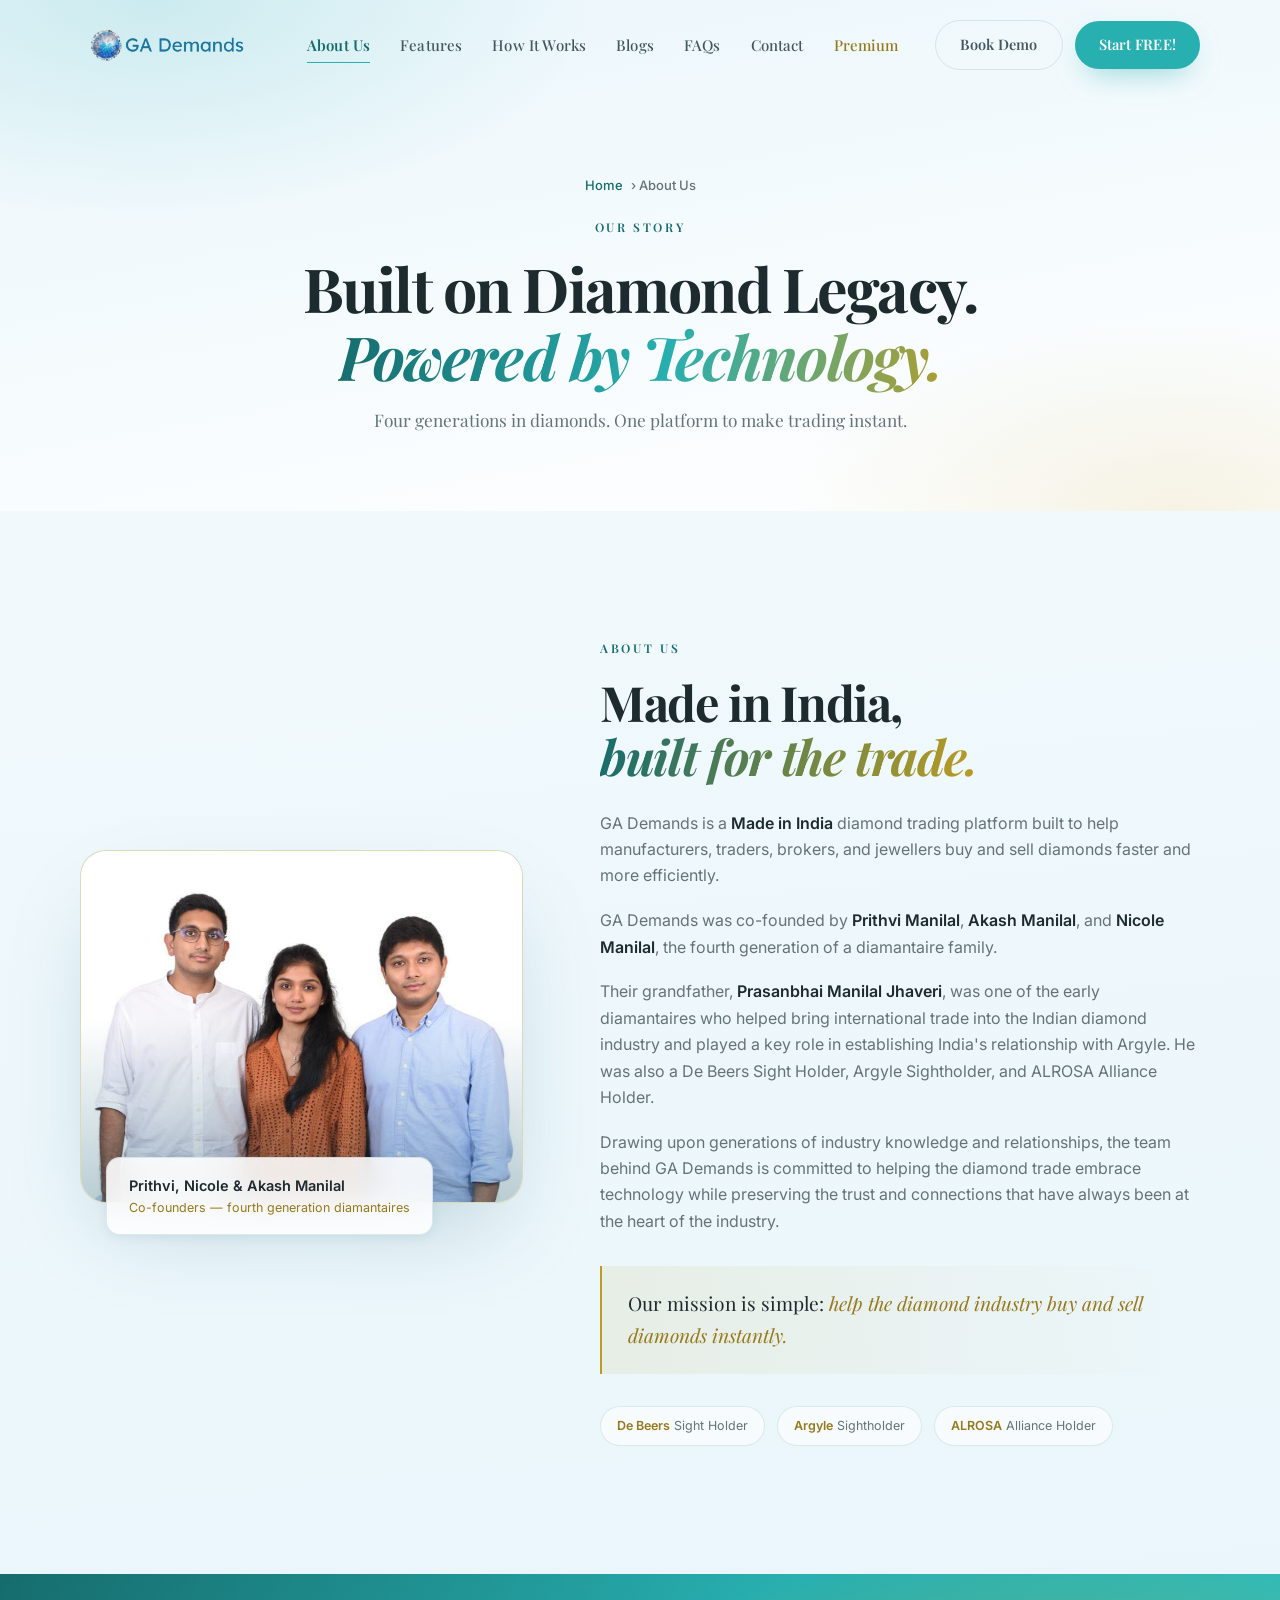
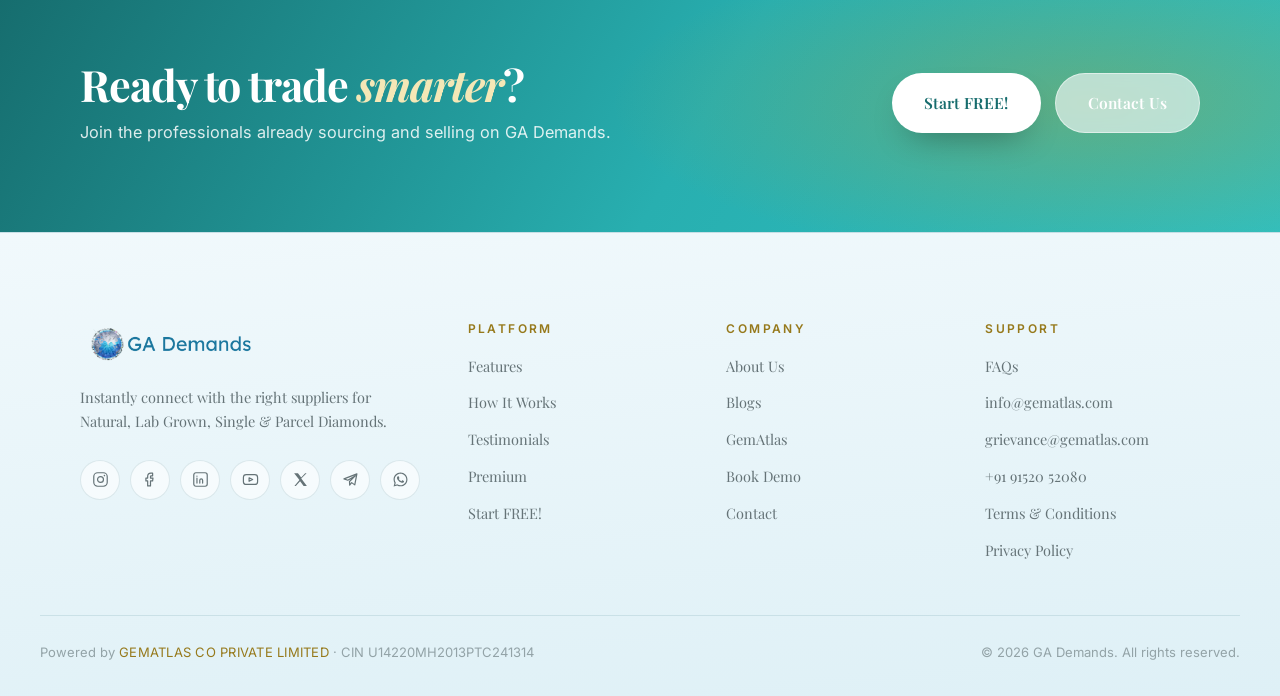
==== commit 8f4b13ca: "Match original typography and trim invented copy Add Lexend Deca (testimonials) and shift nav/button" ====
--- a/about.html
+++ b/about.html
@@ -9,7 +9,7 @@
 <link rel="icon" href="assets/images/image09.png">
 <link rel="preconnect" href="https://fonts.googleapis.com">
 <link rel="preconnect" href="https://fonts.gstatic.com" crossorigin>
-<link href="https://fonts.googleapis.com/css2?family=Playfair+Display:ital,wght@0,400;0,500;0,600;0,700;0,900;1,400&family=Inter:wght@300;400;500;600;700&display=swap" rel="stylesheet">
+<link href="https://fonts.googleapis.com/css2?family=Playfair+Display:ital,wght@0,400;0,500;0,600;0,700;0,900;1,400&family=Inter:wght@300;400;500;600;700&family=Lexend+Deca:wght@400;500;600&display=swap" rel="stylesheet">
 <link rel="stylesheet" href="assets/css/style.css">
 </head>
 <body>
--- a/assets/css/style.css
+++ b/assets/css/style.css
@@ -36,6 +36,7 @@
   /* type */
   --ff-display:'Playfair Display', Georgia, serif;
   --ff-body:'Inter', -apple-system, BlinkMacSystemFont, 'Segoe UI', sans-serif;
+  --ff-quote:'Lexend Deca', 'Inter', sans-serif;
 
   /* layout */
   --wrap:1200px;
@@ -125,7 +126,7 @@
 
 .nav{display:flex;align-items:center;gap:30px;}
 .nav__link{
-  position:relative;font-size:14.5px;font-weight:500;letter-spacing:.01em;
+  position:relative;font-family:var(--ff-display);font-size:15px;font-weight:500;letter-spacing:.01em;
   color:var(--ink-700);transition:color .3s;
 }
 .nav__link::after{
@@ -154,7 +155,7 @@
   --btn-bg:var(--teal);
   display:inline-flex;align-items:center;justify-content:center;gap:9px;
   padding:12px 24px;border-radius:100px;
-  font-family:var(--ff-body);font-size:14.5px;font-weight:600;letter-spacing:.015em;
+  font-family:var(--ff-display);font-size:14.5px;font-weight:600;letter-spacing:.015em;
   position:relative;overflow:hidden;white-space:nowrap;
   transition:transform .4s var(--ease), box-shadow .4s var(--ease), background .35s, color .35s, border-color .35s;
 }
@@ -266,7 +267,7 @@
 @keyframes sheen{to{background-position:200% center;}}
 
 .hero__lede{
-  font-size:clamp(1.02rem,1.5vw,1.2rem);
+  font-family:var(--ff-display);font-size:clamp(1.02rem,1.5vw,1.2rem);
   max-width:35em;color:var(--ink-500);margin:0 0 36px;
 }
 .hero__lede strong{color:var(--ink);font-weight:600;}
@@ -283,7 +284,7 @@
   display:grid;place-items:center;min-width:30px;height:30px;padding:0 8px;
   border-radius:9px;border:1px solid rgba(40,175,176,.4);
   background:var(--teal-050);color:var(--teal-700);
-  font-size:12px;font-weight:700;letter-spacing:.04em;
+  font-family:var(--ff-display);font-size:12px;font-weight:700;letter-spacing:.04em;
 }
 .chip--sm{min-width:26px;height:26px;font-size:11px;}
 
@@ -366,7 +367,7 @@
   -webkit-background-clip:text;background-clip:text;color:transparent;
 }
 .stat__label{
-  font-size:12.5px;letter-spacing:.14em;text-transform:uppercase;
+  font-family:var(--ff-display);font-size:12.5px;letter-spacing:.14em;text-transform:uppercase;
   color:var(--ink-500);font-weight:500;
 }
 .stats__cta{margin-top:34px;text-align:center;}
@@ -376,7 +377,7 @@
 /* ═══════════ SECTION HEADS ═══════════ */
 .section__head{max-width:720px;margin:0 auto clamp(50px,6vw,76px);text-align:center;}
 .kicker{
-  font-size:12px;font-weight:600;letter-spacing:.22em;text-transform:uppercase;
+  font-family:var(--ff-display);font-size:12px;font-weight:600;letter-spacing:.22em;text-transform:uppercase;
   color:var(--teal-700);margin:0 0 16px;
 }
 .kicker--light{color:var(--gold-600);}
@@ -388,7 +389,7 @@
   background:linear-gradient(100deg,var(--teal-600),var(--teal) 45%,var(--gold) 100%);
   -webkit-background-clip:text;background-clip:text;color:transparent;
 }
-.section__lede{font-size:1.05rem;color:var(--ink-500);margin:0;}
+.section__lede{font-family:var(--ff-display);font-size:1.05rem;color:var(--ink-500);margin:0;}
 
 /* ═══════════ FEATURES ═══════════ */
 .features{background:var(--paper-2);}
@@ -448,7 +449,7 @@
 .toggle__btn{
   position:relative;z-index:1;
   padding:11px 40px;border-radius:100px;
-  font-size:14.5px;font-weight:600;letter-spacing:.02em;
+  font-family:var(--ff-display);font-size:15px;font-weight:600;letter-spacing:.02em;
   color:var(--ink-500);transition:color .35s;
 }
 .toggle__btn.is-active{color:#fff;}
@@ -474,7 +475,7 @@
   filter:drop-shadow(0 30px 50px rgba(23,90,110,.25));
 }
 .step__num{
-  display:inline-block;font-family:var(--ff-body);
+  display:inline-block;font-family:var(--ff-display);
   font-size:12px;font-weight:600;letter-spacing:.24em;text-transform:uppercase;
   color:var(--gold-600);margin-bottom:16px;
   padding-bottom:10px;border-bottom:1px solid rgba(188,156,34,.3);
@@ -508,7 +509,7 @@
   color:var(--teal);opacity:.25;display:block;margin-bottom:14px;
 }
 .quote blockquote{
-  margin:0 0 26px;font-size:16.5px;line-height:1.72;color:var(--ink-700);flex:1;
+  margin:0 0 26px;font-family:var(--ff-quote);font-size:16px;line-height:1.72;color:var(--ink-700);flex:1;
 }
 .quote figcaption{display:flex;align-items:center;gap:14px;padding-top:20px;border-top:1px solid var(--line);}
 .quote__avatar{
@@ -696,7 +697,7 @@
 .field input,.field textarea{
   width:100%;padding:22px 16px 10px;border-radius:12px;
   border:1px solid var(--line);background:#fff;
-  font-family:var(--ff-body);font-size:15.5px;color:var(--ink);
+  font-family:var(--ff-display);font-size:15.5px;color:var(--ink);
   transition:border-color .35s,box-shadow .35s;resize:vertical;
 }
 .field textarea{padding-top:26px;}
@@ -741,7 +742,7 @@
   padding-bottom:52px;
 }
 .footer__logo{height:44px;width:auto;margin-bottom:20px;}
-.footer__tag{font-size:14.5px;max-width:30em;color:var(--ink-500);margin-bottom:26px;}
+.footer__tag{font-family:var(--ff-display);font-size:14.5px;max-width:30em;color:var(--ink-500);margin-bottom:26px;}
 
 .socials{display:flex;flex-wrap:wrap;gap:10px;}
 .socials a{
@@ -758,7 +759,7 @@
   letter-spacing:.2em;text-transform:uppercase;color:var(--gold-600);margin-bottom:6px;
 }
 .footer__col a{
-  font-size:14.5px;color:var(--ink-500);width:max-content;
+  font-family:var(--ff-display);font-size:14.5px;color:var(--ink-500);width:max-content;
   transition:color .3s,transform .3s var(--ease);
 }
 .footer__col a:hover{color:var(--teal-700);transform:translateX(3px);}
@@ -838,7 +839,7 @@
   background:linear-gradient(100deg,var(--teal-700),var(--teal) 55%,var(--gold) 105%);
   -webkit-background-clip:text;background-clip:text;color:transparent;
 }
-.page-hero__lede{max-width:640px;margin:0 auto;font-size:1.08rem;color:var(--ink-500);}
+.page-hero__lede{max-width:640px;margin:0 auto;font-family:var(--ff-display);font-size:1.08rem;color:var(--ink-500);}
 .page-hero__crumb{
   display:inline-flex;align-items:center;gap:8px;margin-bottom:22px;
   font-size:13px;font-weight:500;color:var(--ink-500);
